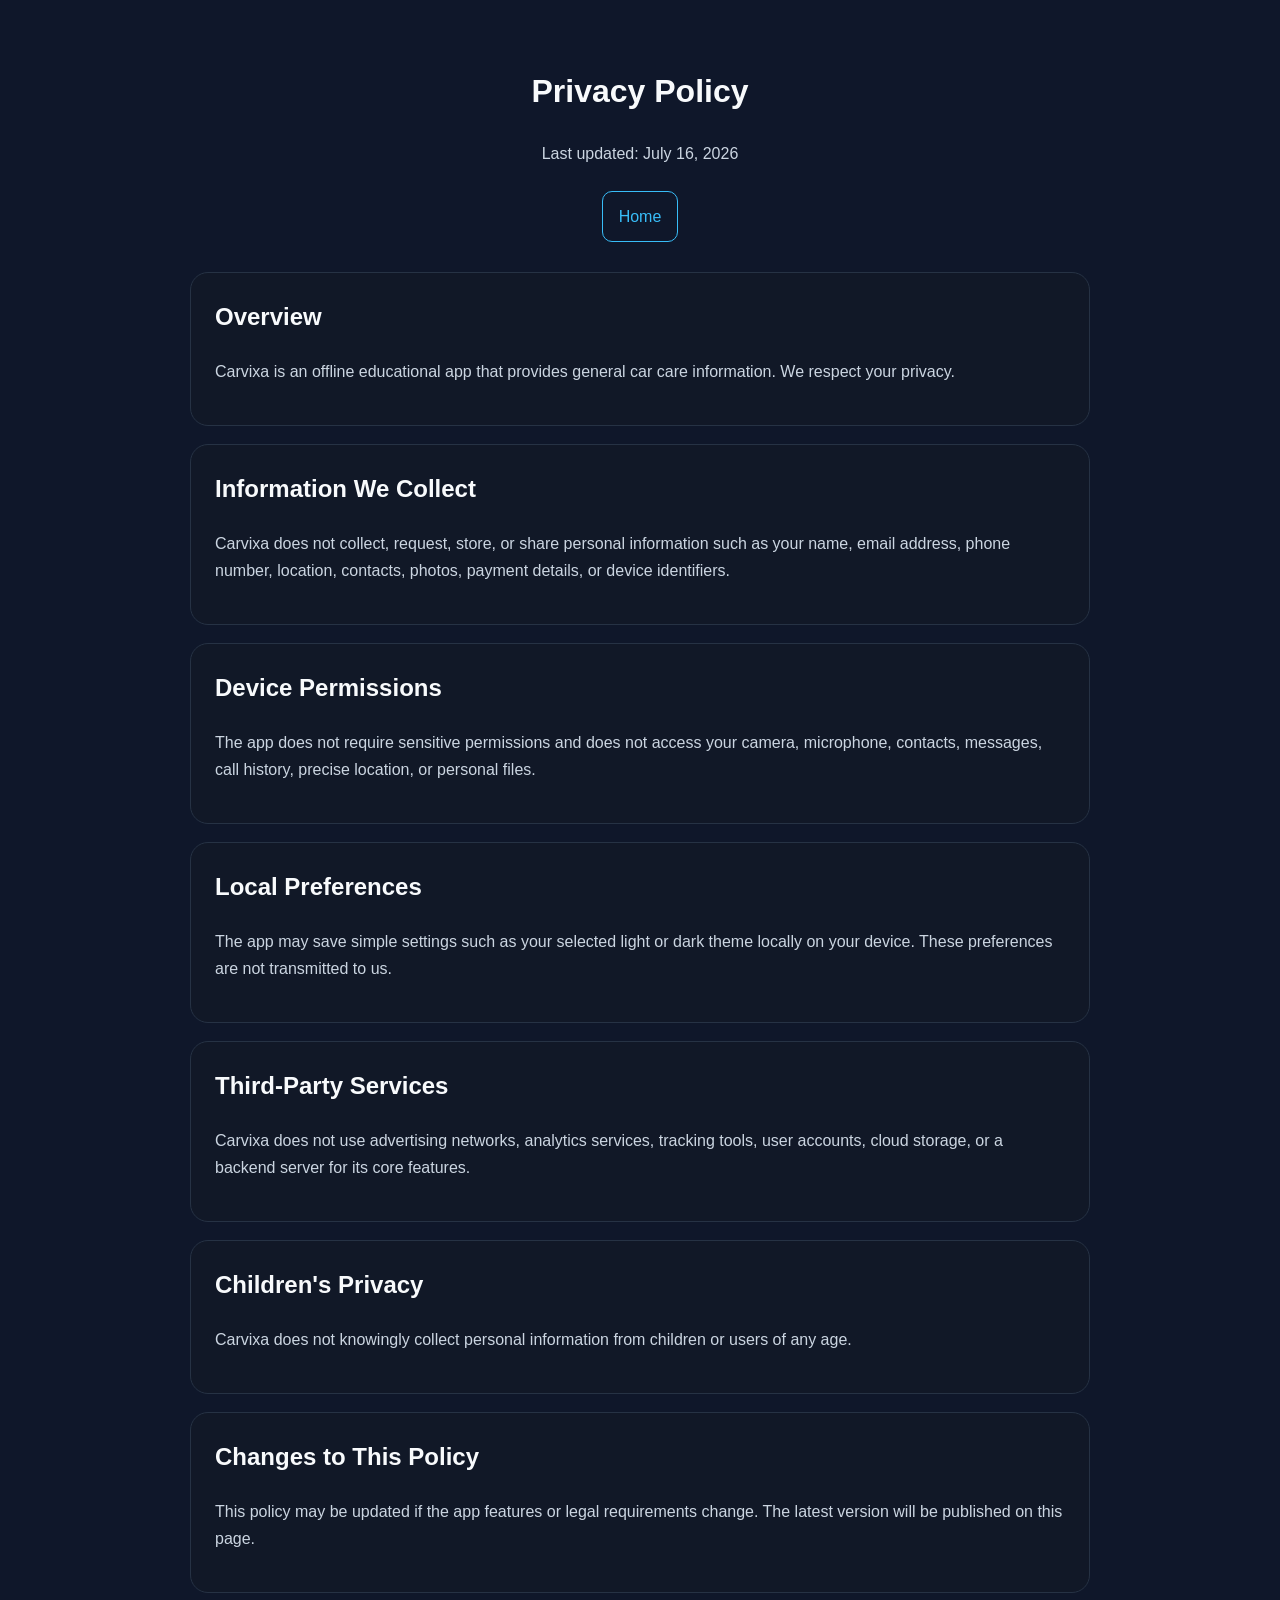
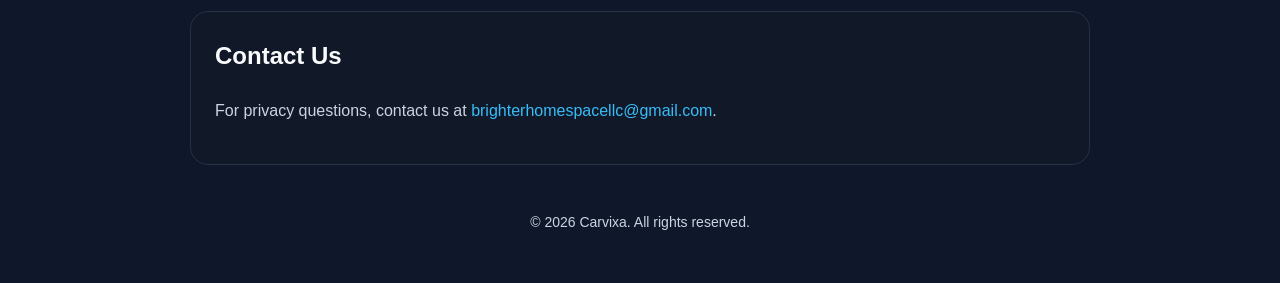
==== docs/privacy-policy.html @ 253aebfb "d" ====
<!DOCTYPE html>
<html lang="en">
<head>
  <meta charset="UTF-8">
  <meta name="viewport" content="width=device-width, initial-scale=1.0">
  <title>Carvixa Privacy Policy</title>
  <link rel="stylesheet" href="styles.css">
</head>
<body>
  <div class="container">
    <header>
      <h1>Privacy Policy</h1>
      <p class="tagline">Last updated: July 16, 2026</p>
      <nav><a class="button" href="index.html">Home</a></nav>
    </header>

    <main>
      <section class="card">
        <h2>Overview</h2>
        <p>Carvixa is an offline educational app that provides general car care information. We respect your privacy.</p>
      </section>

      <section class="card">
        <h2>Information We Collect</h2>
        <p>Carvixa does not collect, request, store, or share personal information such as your name, email address, phone number, location, contacts, photos, payment details, or device identifiers.</p>
      </section>

      <section class="card">
        <h2>Device Permissions</h2>
        <p>The app does not require sensitive permissions and does not access your camera, microphone, contacts, messages, call history, precise location, or personal files.</p>
      </section>

      <section class="card">
        <h2>Local Preferences</h2>
        <p>The app may save simple settings such as your selected light or dark theme locally on your device. These preferences are not transmitted to us.</p>
      </section>

      <section class="card">
        <h2>Third-Party Services</h2>
        <p>Carvixa does not use advertising networks, analytics services, tracking tools, user accounts, cloud storage, or a backend server for its core features.</p>
      </section>

      <section class="card">
        <h2>Children's Privacy</h2>
        <p>Carvixa does not knowingly collect personal information from children or users of any age.</p>
      </section>

      <section class="card">
        <h2>Changes to This Policy</h2>
        <p>This policy may be updated if the app features or legal requirements change. The latest version will be published on this page.</p>
      </section>

      <section class="card">
        <h2>Contact Us</h2>
        <p>For privacy questions, contact us at <a href="mailto:brighterhomespacellc@gmail.com">brighterhomespacellc@gmail.com</a>.</p>
      </section>
    </main>

    <footer>© 2026 Carvixa. All rights reserved.</footer>
  </div>
</body>
</html>
---- docs/styles.css ----
:root {
  --bg: #0f172a;
  --card: #111827;
  --text: #f8fafc;
  --muted: #cbd5e1;
  --accent: #38bdf8;
  --border: #263244;
}

* { box-sizing: border-box; }

body {
  margin: 0;
  font-family: Arial, Helvetica, sans-serif;
  background: var(--bg);
  color: var(--text);
  line-height: 1.7;
}

.container {
  width: min(900px, calc(100% - 32px));
  margin: 0 auto;
}

header {
  padding: 64px 0 30px;
  text-align: center;
}

h1, h2 { margin-top: 0; }

.tagline, p { color: var(--muted); }

.card {
  background: var(--card);
  border: 1px solid var(--border);
  border-radius: 18px;
  padding: 24px;
  margin-bottom: 18px;
}

nav {
  display: flex;
  flex-wrap: wrap;
  gap: 12px;
  justify-content: center;
  margin-top: 24px;
}

a {
  color: var(--accent);
  text-decoration: none;
}

.button {
  display: inline-block;
  padding: 11px 16px;
  border: 1px solid var(--accent);
  border-radius: 10px;
}

footer {
  padding: 28px 0 48px;
  text-align: center;
  color: var(--muted);
  font-size: 14px;
}
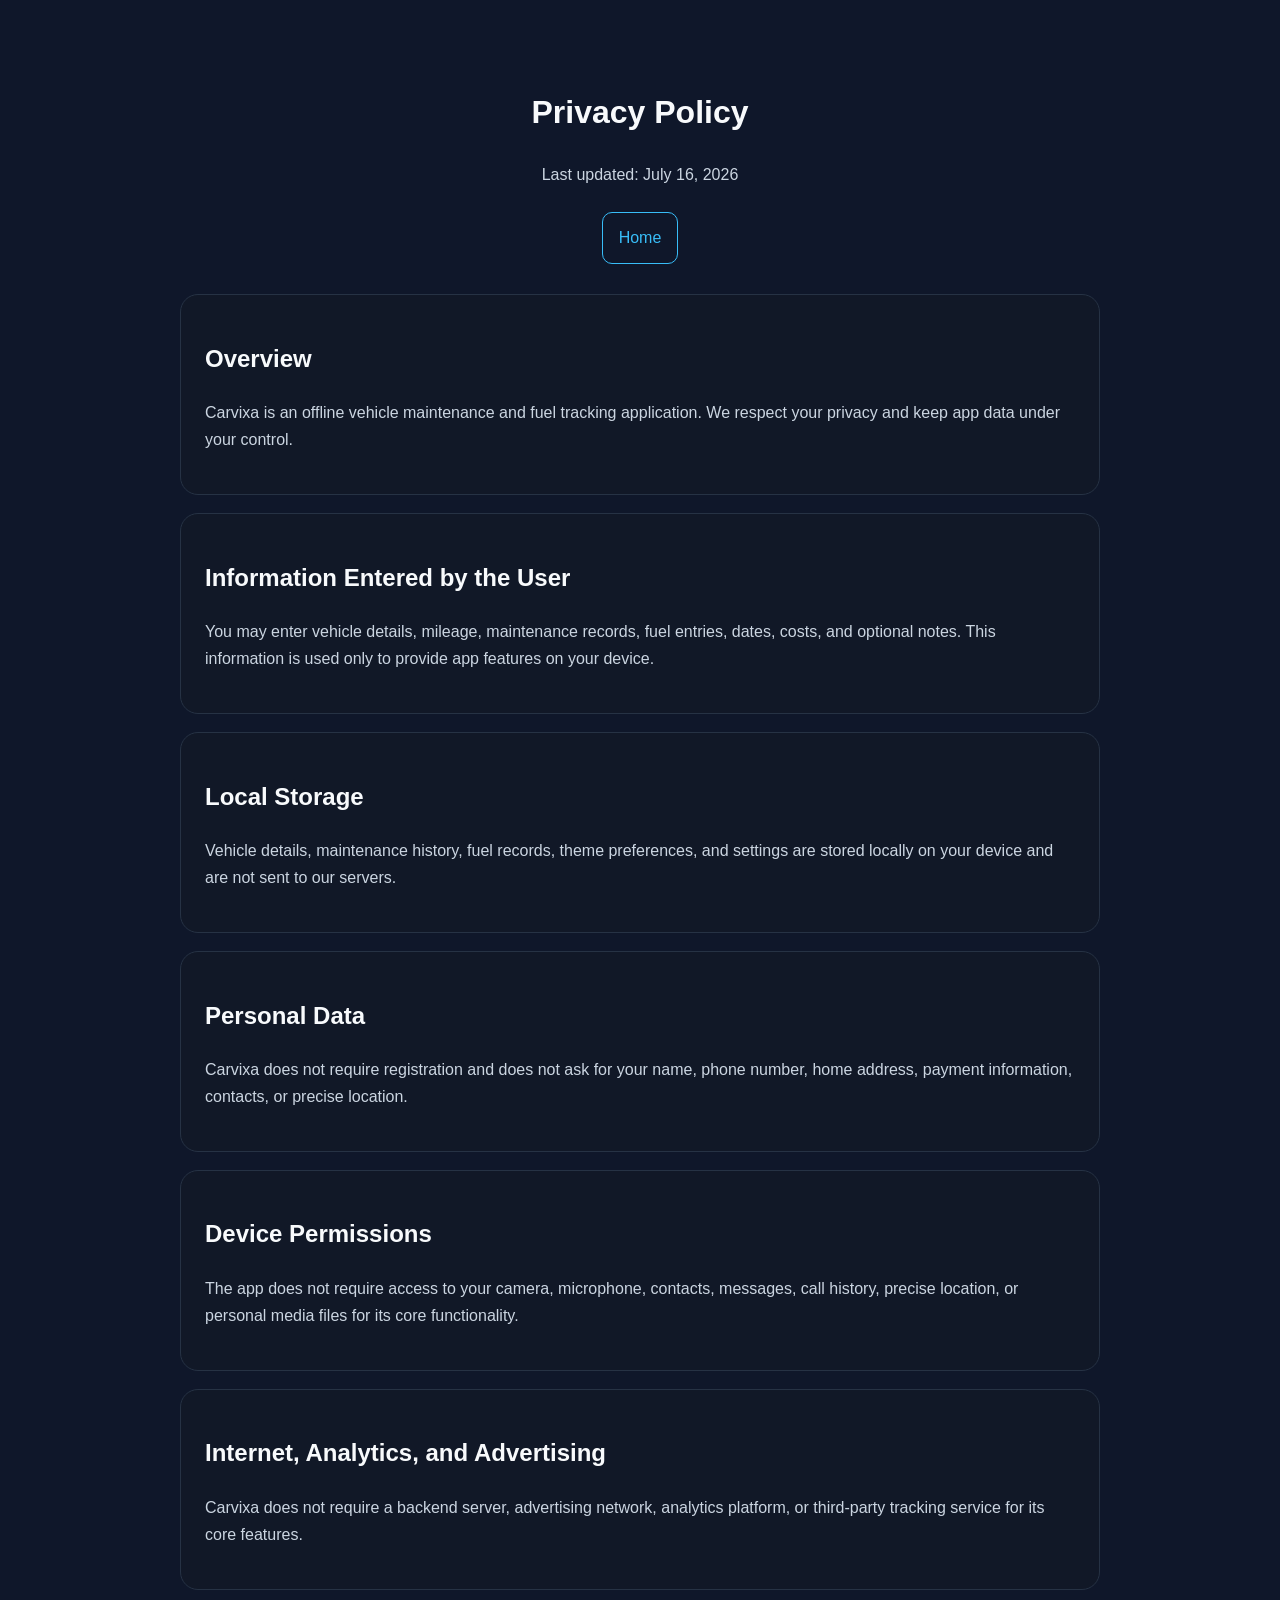
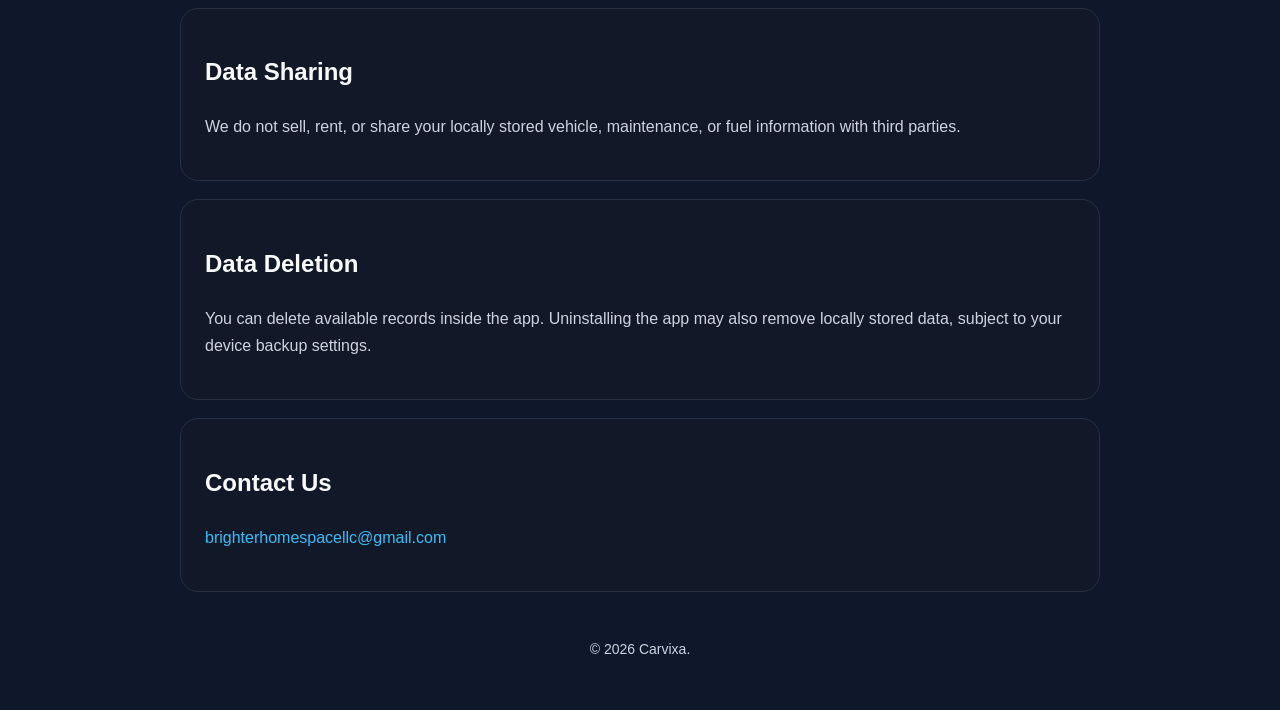
==== commit 6eef3937: "dsc" ====
--- a/docs/privacy-policy.html
+++ b/docs/privacy-policy.html
@@ -1,62 +1,11 @@
-<!DOCTYPE html>
-<html lang="en">
-<head>
-  <meta charset="UTF-8">
-  <meta name="viewport" content="width=device-width, initial-scale=1.0">
-  <title>Carvixa Privacy Policy</title>
-  <link rel="stylesheet" href="styles.css">
-</head>
-<body>
-  <div class="container">
-    <header>
-      <h1>Privacy Policy</h1>
-      <p class="tagline">Last updated: July 16, 2026</p>
-      <nav><a class="button" href="index.html">Home</a></nav>
-    </header>
-
-    <main>
-      <section class="card">
-        <h2>Overview</h2>
-        <p>Carvixa is an offline educational app that provides general car care information. We respect your privacy.</p>
-      </section>
-
-      <section class="card">
-        <h2>Information We Collect</h2>
-        <p>Carvixa does not collect, request, store, or share personal information such as your name, email address, phone number, location, contacts, photos, payment details, or device identifiers.</p>
-      </section>
-
-      <section class="card">
-        <h2>Device Permissions</h2>
-        <p>The app does not require sensitive permissions and does not access your camera, microphone, contacts, messages, call history, precise location, or personal files.</p>
-      </section>
-
-      <section class="card">
-        <h2>Local Preferences</h2>
-        <p>The app may save simple settings such as your selected light or dark theme locally on your device. These preferences are not transmitted to us.</p>
-      </section>
-
-      <section class="card">
-        <h2>Third-Party Services</h2>
-        <p>Carvixa does not use advertising networks, analytics services, tracking tools, user accounts, cloud storage, or a backend server for its core features.</p>
-      </section>
-
-      <section class="card">
-        <h2>Children's Privacy</h2>
-        <p>Carvixa does not knowingly collect personal information from children or users of any age.</p>
-      </section>
-
-      <section class="card">
-        <h2>Changes to This Policy</h2>
-        <p>This policy may be updated if the app features or legal requirements change. The latest version will be published on this page.</p>
-      </section>
-
-      <section class="card">
-        <h2>Contact Us</h2>
-        <p>For privacy questions, contact us at <a href="mailto:brighterhomespacellc@gmail.com">brighterhomespacellc@gmail.com</a>.</p>
-      </section>
-    </main>
-
-    <footer>© 2026 Carvixa. All rights reserved.</footer>
-  </div>
-</body>
-</html>
+<!doctype html><html lang="en"><head><meta charset="utf-8"><meta name="viewport" content="width=device-width,initial-scale=1"><title>Carvixa Privacy Policy</title><link rel="stylesheet" href="styles.css"></head><body><div class="container"><header><h1>Privacy Policy</h1><p>Last updated: July 16, 2026</p><nav><a class="button" href="index.html">Home</a></nav></header><main>
+<section class="card"><h2>Overview</h2><p>Carvixa is an offline vehicle maintenance and fuel tracking application. We respect your privacy and keep app data under your control.</p></section>
+<section class="card"><h2>Information Entered by the User</h2><p>You may enter vehicle details, mileage, maintenance records, fuel entries, dates, costs, and optional notes. This information is used only to provide app features on your device.</p></section>
+<section class="card"><h2>Local Storage</h2><p>Vehicle details, maintenance history, fuel records, theme preferences, and settings are stored locally on your device and are not sent to our servers.</p></section>
+<section class="card"><h2>Personal Data</h2><p>Carvixa does not require registration and does not ask for your name, phone number, home address, payment information, contacts, or precise location.</p></section>
+<section class="card"><h2>Device Permissions</h2><p>The app does not require access to your camera, microphone, contacts, messages, call history, precise location, or personal media files for its core functionality.</p></section>
+<section class="card"><h2>Internet, Analytics, and Advertising</h2><p>Carvixa does not require a backend server, advertising network, analytics platform, or third-party tracking service for its core features.</p></section>
+<section class="card"><h2>Data Sharing</h2><p>We do not sell, rent, or share your locally stored vehicle, maintenance, or fuel information with third parties.</p></section>
+<section class="card"><h2>Data Deletion</h2><p>You can delete available records inside the app. Uninstalling the app may also remove locally stored data, subject to your device backup settings.</p></section>
+<section class="card"><h2>Contact Us</h2><p><a href="mailto:brighterhomespacellc@gmail.com">brighterhomespacellc@gmail.com</a></p></section>
+</main><footer>© 2026 Carvixa.</footer></div></body></html>
--- a/docs/styles.css
+++ b/docs/styles.css
@@ -1,67 +1 @@
-:root {
-  --bg: #0f172a;
-  --card: #111827;
-  --text: #f8fafc;
-  --muted: #cbd5e1;
-  --accent: #38bdf8;
-  --border: #263244;
-}
-
-* { box-sizing: border-box; }
-
-body {
-  margin: 0;
-  font-family: Arial, Helvetica, sans-serif;
-  background: var(--bg);
-  color: var(--text);
-  line-height: 1.7;
-}
-
-.container {
-  width: min(900px, calc(100% - 32px));
-  margin: 0 auto;
-}
-
-header {
-  padding: 64px 0 30px;
-  text-align: center;
-}
-
-h1, h2 { margin-top: 0; }
-
-.tagline, p { color: var(--muted); }
-
-.card {
-  background: var(--card);
-  border: 1px solid var(--border);
-  border-radius: 18px;
-  padding: 24px;
-  margin-bottom: 18px;
-}
-
-nav {
-  display: flex;
-  flex-wrap: wrap;
-  gap: 12px;
-  justify-content: center;
-  margin-top: 24px;
-}
-
-a {
-  color: var(--accent);
-  text-decoration: none;
-}
-
-.button {
-  display: inline-block;
-  padding: 11px 16px;
-  border: 1px solid var(--accent);
-  border-radius: 10px;
-}
-
-footer {
-  padding: 28px 0 48px;
-  text-align: center;
-  color: var(--muted);
-  font-size: 14px;
-}
+body{margin:0;font-family:Arial,sans-serif;background:#0f172a;color:#f8fafc;line-height:1.7}.container{width:min(920px,calc(100% - 32px));margin:auto}header{text-align:center;padding:64px 0 30px}.card{background:#111827;border:1px solid #263244;border-radius:18px;padding:24px;margin-bottom:18px}p,li{color:#cbd5e1}nav{display:flex;gap:12px;justify-content:center;flex-wrap:wrap;margin-top:24px}a{color:#38bdf8;text-decoration:none}.button{padding:11px 16px;border:1px solid #38bdf8;border-radius:10px}footer{text-align:center;color:#cbd5e1;padding:28px 0 48px;font-size:14px}
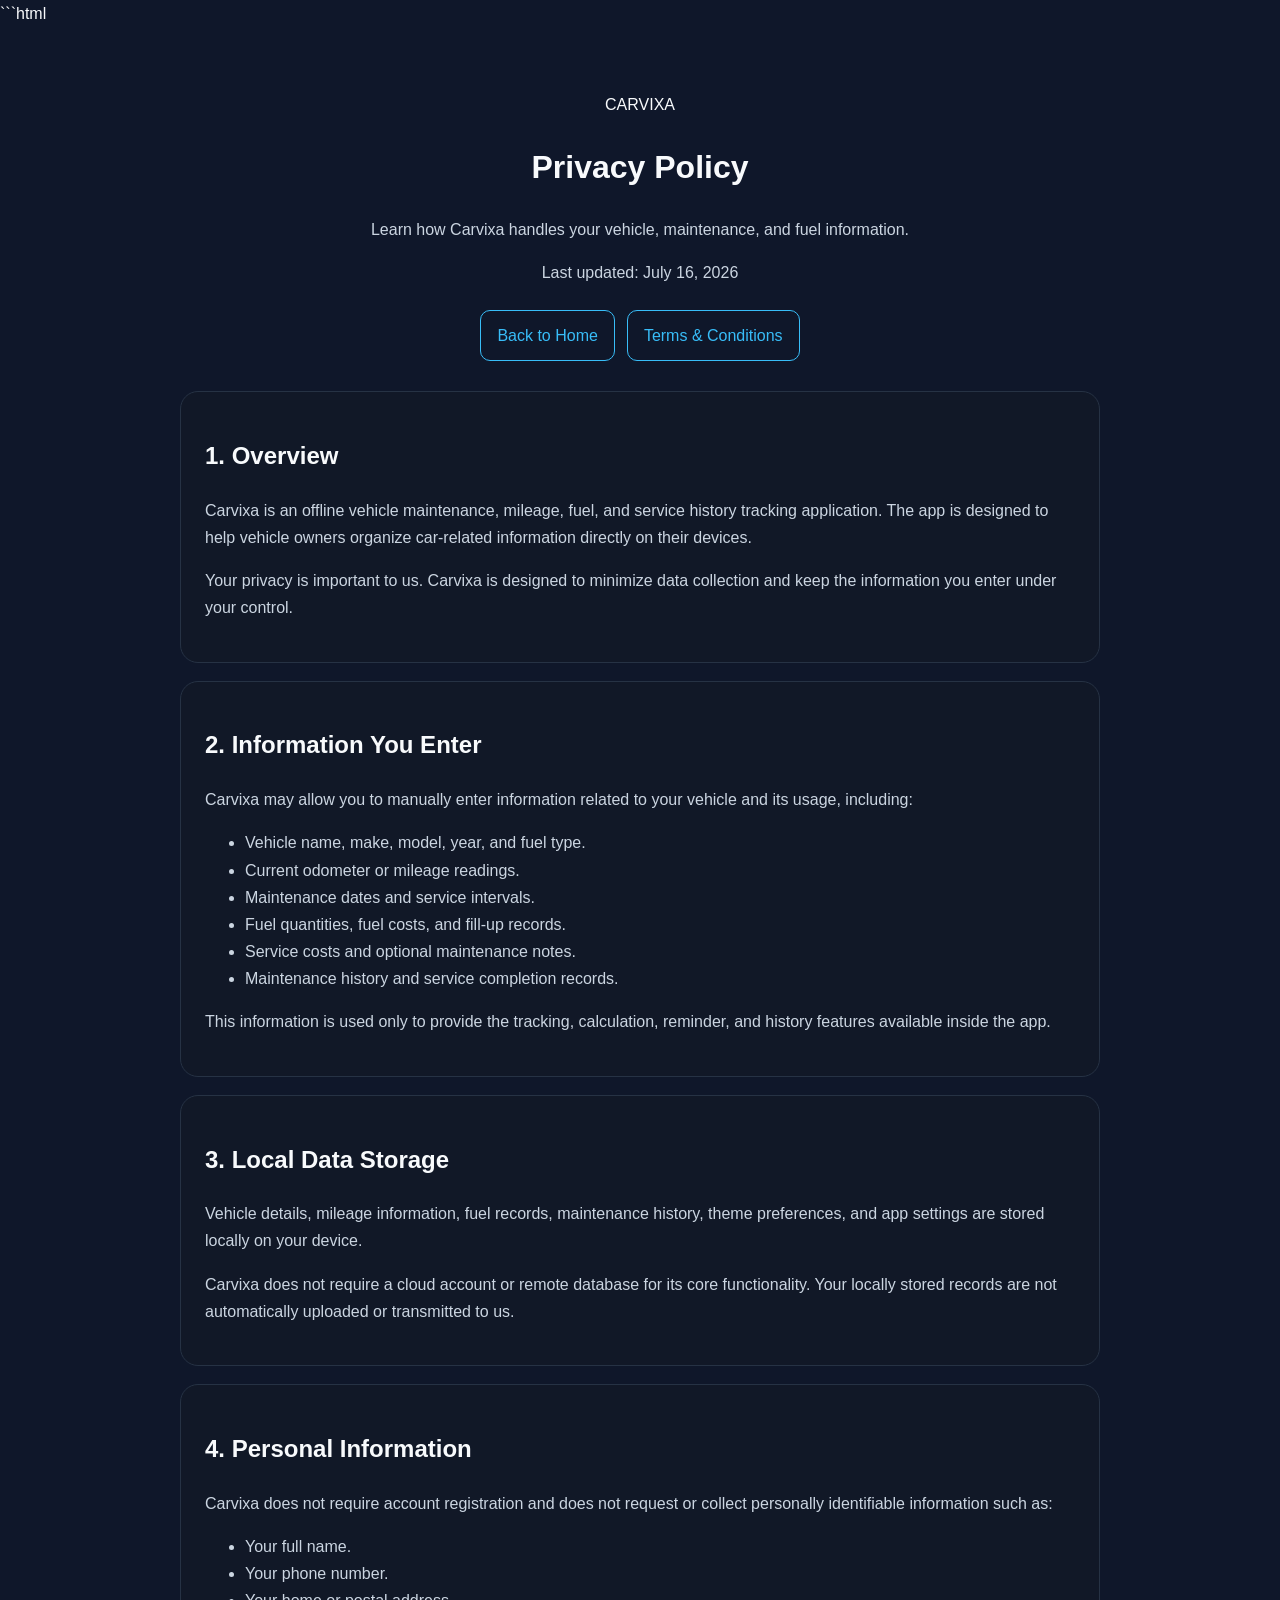
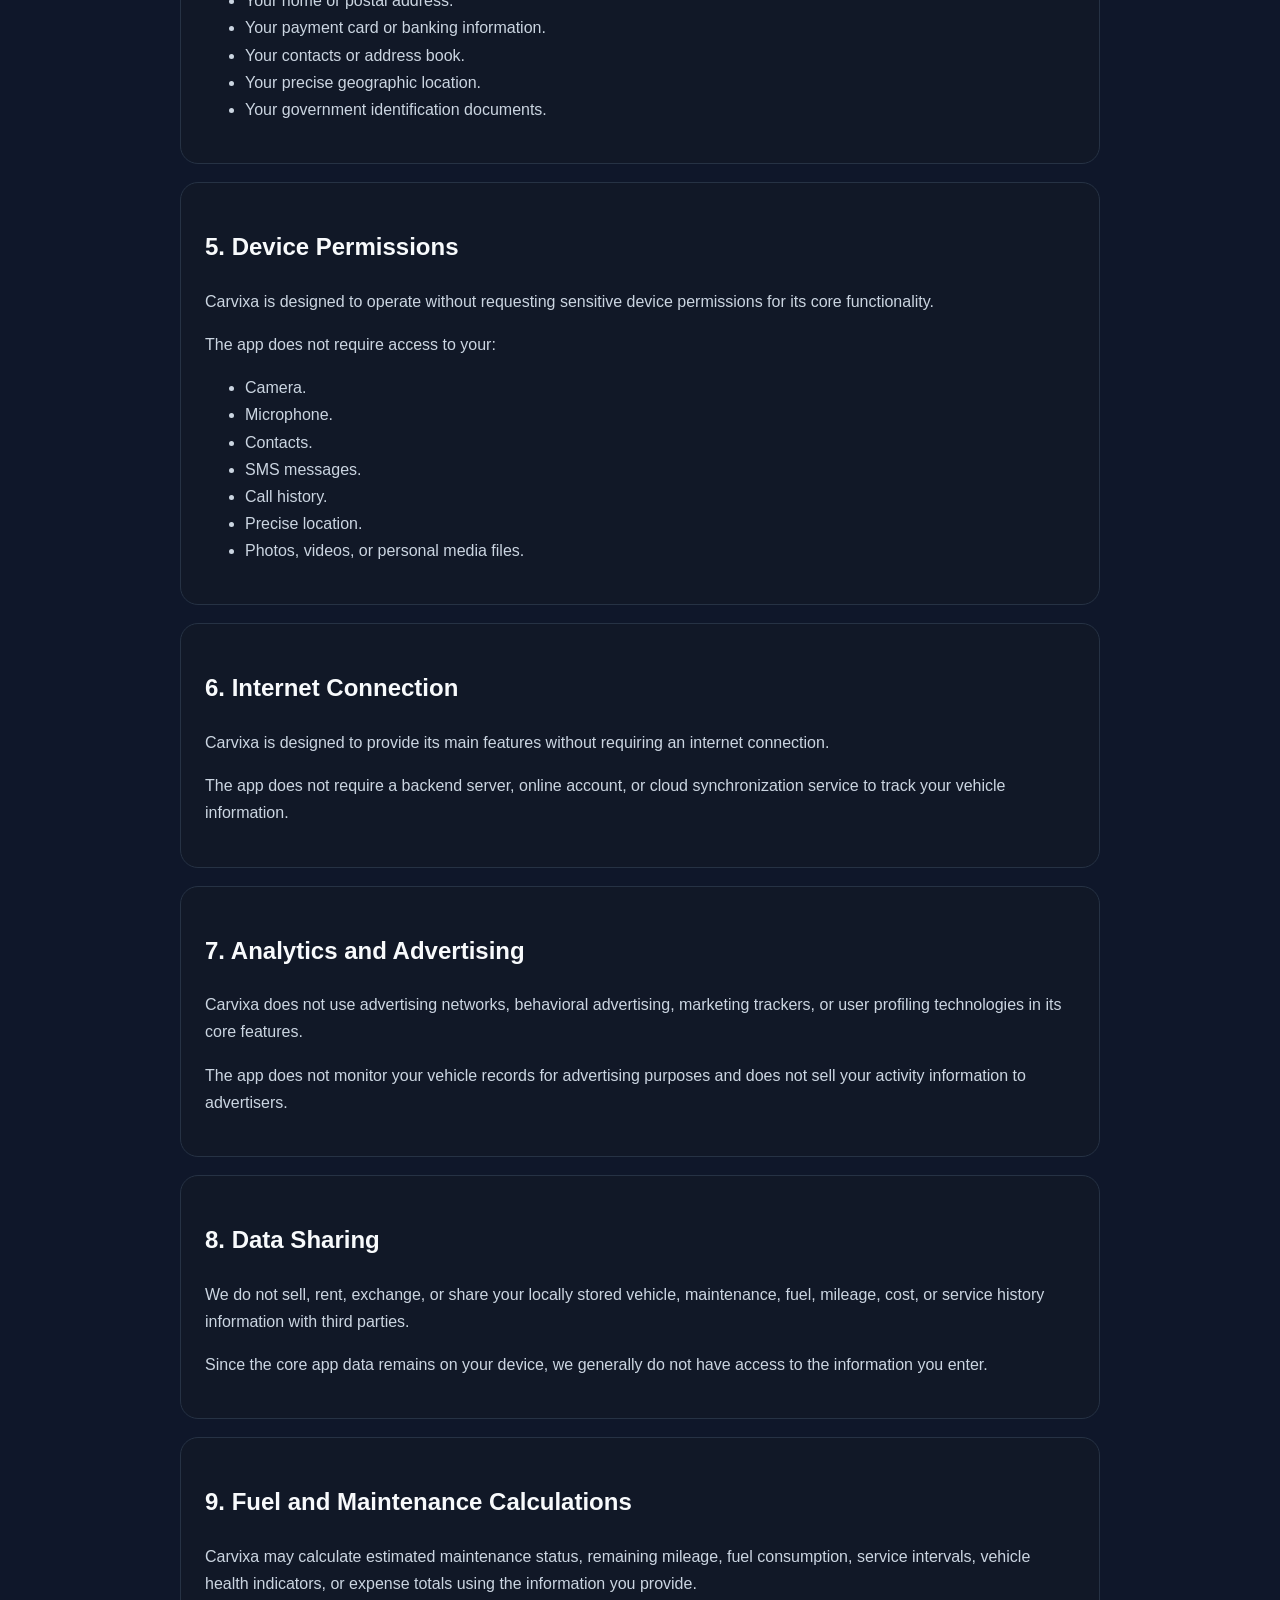
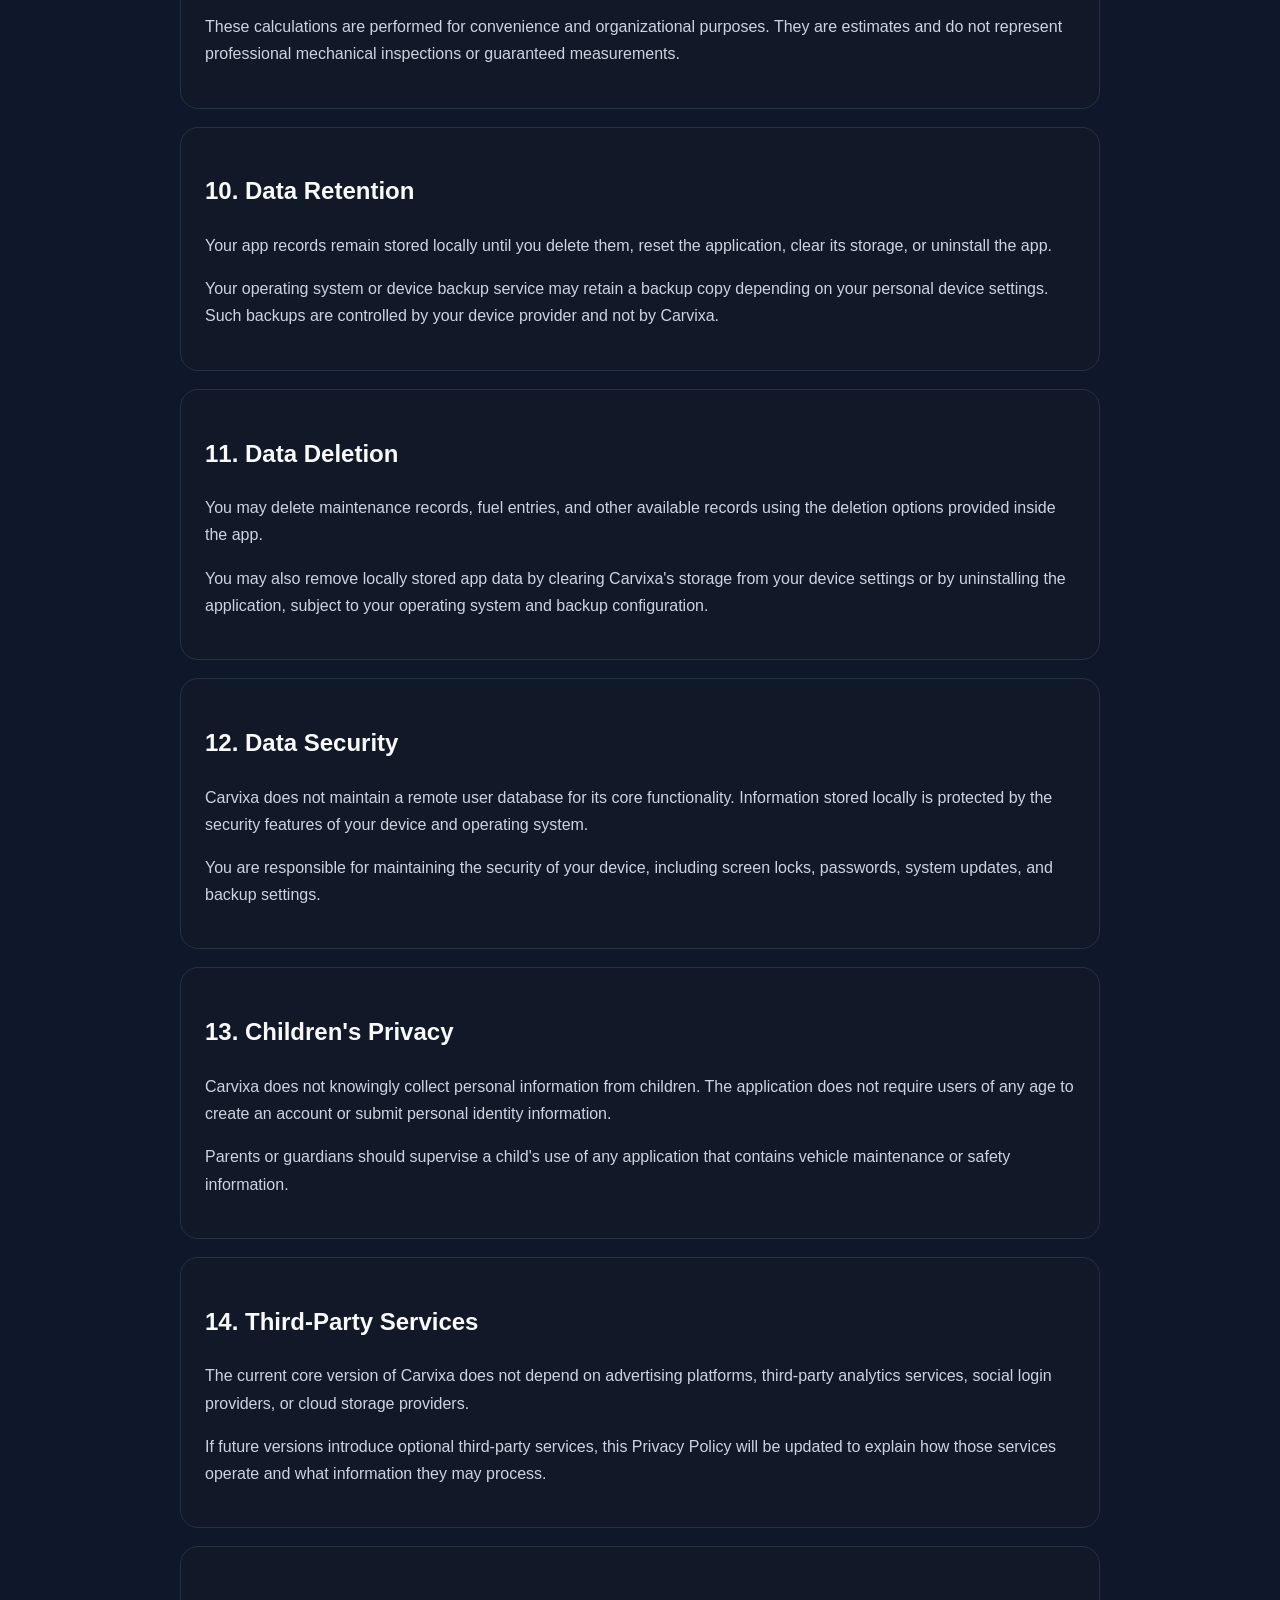
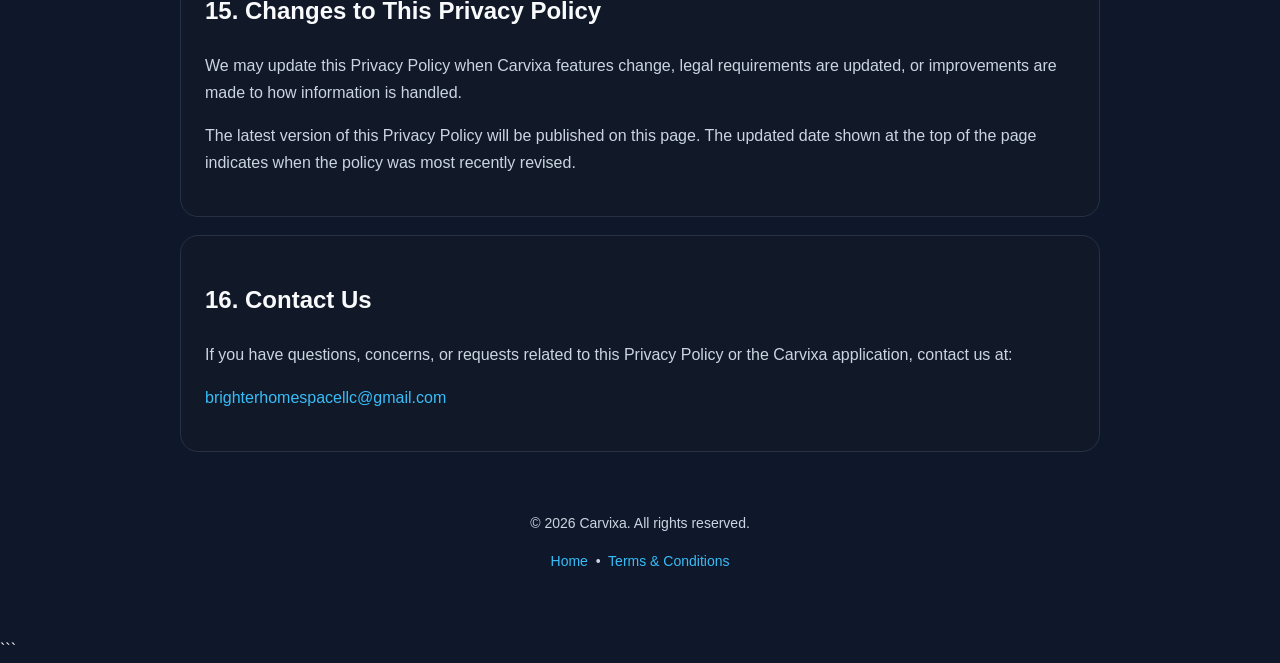
==== commit 2c69ec5d: "xxcas" ====
--- a/docs/privacy-policy.html
+++ b/docs/privacy-policy.html
@@ -1,11 +1,329 @@
-<!doctype html><html lang="en"><head><meta charset="utf-8"><meta name="viewport" content="width=device-width,initial-scale=1"><title>Carvixa Privacy Policy</title><link rel="stylesheet" href="styles.css"></head><body><div class="container"><header><h1>Privacy Policy</h1><p>Last updated: July 16, 2026</p><nav><a class="button" href="index.html">Home</a></nav></header><main>
-<section class="card"><h2>Overview</h2><p>Carvixa is an offline vehicle maintenance and fuel tracking application. We respect your privacy and keep app data under your control.</p></section>
-<section class="card"><h2>Information Entered by the User</h2><p>You may enter vehicle details, mileage, maintenance records, fuel entries, dates, costs, and optional notes. This information is used only to provide app features on your device.</p></section>
-<section class="card"><h2>Local Storage</h2><p>Vehicle details, maintenance history, fuel records, theme preferences, and settings are stored locally on your device and are not sent to our servers.</p></section>
-<section class="card"><h2>Personal Data</h2><p>Carvixa does not require registration and does not ask for your name, phone number, home address, payment information, contacts, or precise location.</p></section>
-<section class="card"><h2>Device Permissions</h2><p>The app does not require access to your camera, microphone, contacts, messages, call history, precise location, or personal media files for its core functionality.</p></section>
-<section class="card"><h2>Internet, Analytics, and Advertising</h2><p>Carvixa does not require a backend server, advertising network, analytics platform, or third-party tracking service for its core features.</p></section>
-<section class="card"><h2>Data Sharing</h2><p>We do not sell, rent, or share your locally stored vehicle, maintenance, or fuel information with third parties.</p></section>
-<section class="card"><h2>Data Deletion</h2><p>You can delete available records inside the app. Uninstalling the app may also remove locally stored data, subject to your device backup settings.</p></section>
-<section class="card"><h2>Contact Us</h2><p><a href="mailto:brighterhomespacellc@gmail.com">brighterhomespacellc@gmail.com</a></p></section>
-</main><footer>© 2026 Carvixa.</footer></div></body></html>+```html
+<!doctype html>
+<html lang="en">
+<head>
+    <meta charset="utf-8">
+
+    <meta
+            name="viewport"
+            content="width=device-width, initial-scale=1"
+    >
+
+    <meta
+            name="description"
+            content="Privacy Policy for the Carvixa vehicle maintenance and fuel tracking application."
+    >
+
+    <title>Carvixa Privacy Policy</title>
+
+    <link rel="stylesheet" href="styles.css">
+</head>
+
+<body>
+<div class="container">
+
+    <header class="legal-header">
+        <div class="brand-badge">CARVIXA</div>
+
+        <h1>Privacy Policy</h1>
+
+        <p class="tagline">
+            Learn how Carvixa handles your vehicle, maintenance, and fuel information.
+        </p>
+
+        <p class="last-updated">
+            Last updated: July 16, 2026
+        </p>
+
+        <nav class="legal-nav">
+            <a class="button" href="index.html">
+                Back to Home
+            </a>
+
+            <a class="button secondary-button" href="terms-conditions.html">
+                Terms &amp; Conditions
+            </a>
+        </nav>
+    </header>
+
+    <main>
+
+        <section class="card">
+            <h2>1. Overview</h2>
+
+            <p>
+                Carvixa is an offline vehicle maintenance, mileage, fuel, and service
+                history tracking application. The app is designed to help vehicle
+                owners organize car-related information directly on their devices.
+            </p>
+
+            <p>
+                Your privacy is important to us. Carvixa is designed to minimize data
+                collection and keep the information you enter under your control.
+            </p>
+        </section>
+
+        <section class="card">
+            <h2>2. Information You Enter</h2>
+
+            <p>
+                Carvixa may allow you to manually enter information related to your
+                vehicle and its usage, including:
+            </p>
+
+            <ul>
+                <li>Vehicle name, make, model, year, and fuel type.</li>
+                <li>Current odometer or mileage readings.</li>
+                <li>Maintenance dates and service intervals.</li>
+                <li>Fuel quantities, fuel costs, and fill-up records.</li>
+                <li>Service costs and optional maintenance notes.</li>
+                <li>Maintenance history and service completion records.</li>
+            </ul>
+
+            <p>
+                This information is used only to provide the tracking, calculation,
+                reminder, and history features available inside the app.
+            </p>
+        </section>
+
+        <section class="card">
+            <h2>3. Local Data Storage</h2>
+
+            <p>
+                Vehicle details, mileage information, fuel records, maintenance
+                history, theme preferences, and app settings are stored locally on
+                your device.
+            </p>
+
+            <p>
+                Carvixa does not require a cloud account or remote database for its
+                core functionality. Your locally stored records are not automatically
+                uploaded or transmitted to us.
+            </p>
+        </section>
+
+        <section class="card">
+            <h2>4. Personal Information</h2>
+
+            <p>
+                Carvixa does not require account registration and does not request or
+                collect personally identifiable information such as:
+            </p>
+
+            <ul>
+                <li>Your full name.</li>
+                <li>Your phone number.</li>
+                <li>Your home or postal address.</li>
+                <li>Your payment card or banking information.</li>
+                <li>Your contacts or address book.</li>
+                <li>Your precise geographic location.</li>
+                <li>Your government identification documents.</li>
+            </ul>
+        </section>
+
+        <section class="card">
+            <h2>5. Device Permissions</h2>
+
+            <p>
+                Carvixa is designed to operate without requesting sensitive device
+                permissions for its core functionality.
+            </p>
+
+            <p>
+                The app does not require access to your:
+            </p>
+
+            <ul>
+                <li>Camera.</li>
+                <li>Microphone.</li>
+                <li>Contacts.</li>
+                <li>SMS messages.</li>
+                <li>Call history.</li>
+                <li>Precise location.</li>
+                <li>Photos, videos, or personal media files.</li>
+            </ul>
+        </section>
+
+        <section class="card">
+            <h2>6. Internet Connection</h2>
+
+            <p>
+                Carvixa is designed to provide its main features without requiring an
+                internet connection.
+            </p>
+
+            <p>
+                The app does not require a backend server, online account, or cloud
+                synchronization service to track your vehicle information.
+            </p>
+        </section>
+
+        <section class="card">
+            <h2>7. Analytics and Advertising</h2>
+
+            <p>
+                Carvixa does not use advertising networks, behavioral advertising,
+                marketing trackers, or user profiling technologies in its core
+                features.
+            </p>
+
+            <p>
+                The app does not monitor your vehicle records for advertising
+                purposes and does not sell your activity information to advertisers.
+            </p>
+        </section>
+
+        <section class="card">
+            <h2>8. Data Sharing</h2>
+
+            <p>
+                We do not sell, rent, exchange, or share your locally stored vehicle,
+                maintenance, fuel, mileage, cost, or service history information with
+                third parties.
+            </p>
+
+            <p>
+                Since the core app data remains on your device, we generally do not
+                have access to the information you enter.
+            </p>
+        </section>
+
+        <section class="card">
+            <h2>9. Fuel and Maintenance Calculations</h2>
+
+            <p>
+                Carvixa may calculate estimated maintenance status, remaining
+                mileage, fuel consumption, service intervals, vehicle health
+                indicators, or expense totals using the information you provide.
+            </p>
+
+            <p>
+                These calculations are performed for convenience and organizational
+                purposes. They are estimates and do not represent professional
+                mechanical inspections or guaranteed measurements.
+            </p>
+        </section>
+
+        <section class="card">
+            <h2>10. Data Retention</h2>
+
+            <p>
+                Your app records remain stored locally until you delete them,
+                reset the application, clear its storage, or uninstall the app.
+            </p>
+
+            <p>
+                Your operating system or device backup service may retain a backup
+                copy depending on your personal device settings. Such backups are
+                controlled by your device provider and not by Carvixa.
+            </p>
+        </section>
+
+        <section class="card">
+            <h2>11. Data Deletion</h2>
+
+            <p>
+                You may delete maintenance records, fuel entries, and other available
+                records using the deletion options provided inside the app.
+            </p>
+
+            <p>
+                You may also remove locally stored app data by clearing Carvixa's
+                storage from your device settings or by uninstalling the application,
+                subject to your operating system and backup configuration.
+            </p>
+        </section>
+
+        <section class="card">
+            <h2>12. Data Security</h2>
+
+            <p>
+                Carvixa does not maintain a remote user database for its core
+                functionality. Information stored locally is protected by the
+                security features of your device and operating system.
+            </p>
+
+            <p>
+                You are responsible for maintaining the security of your device,
+                including screen locks, passwords, system updates, and backup settings.
+            </p>
+        </section>
+
+        <section class="card">
+            <h2>13. Children's Privacy</h2>
+
+            <p>
+                Carvixa does not knowingly collect personal information from children.
+                The application does not require users of any age to create an account
+                or submit personal identity information.
+            </p>
+
+            <p>
+                Parents or guardians should supervise a child's use of any application
+                that contains vehicle maintenance or safety information.
+            </p>
+        </section>
+
+        <section class="card">
+            <h2>14. Third-Party Services</h2>
+
+            <p>
+                The current core version of Carvixa does not depend on advertising
+                platforms, third-party analytics services, social login providers, or
+                cloud storage providers.
+            </p>
+
+            <p>
+                If future versions introduce optional third-party services, this
+                Privacy Policy will be updated to explain how those services operate
+                and what information they may process.
+            </p>
+        </section>
+
+        <section class="card">
+            <h2>15. Changes to This Privacy Policy</h2>
+
+            <p>
+                We may update this Privacy Policy when Carvixa features change, legal
+                requirements are updated, or improvements are made to how information
+                is handled.
+            </p>
+
+            <p>
+                The latest version of this Privacy Policy will be published on this
+                page. The updated date shown at the top of the page indicates when the
+                policy was most recently revised.
+            </p>
+        </section>
+
+        <section class="card contact-card">
+            <h2>16. Contact Us</h2>
+
+            <p>
+                If you have questions, concerns, or requests related to this Privacy
+                Policy or the Carvixa application, contact us at:
+            </p>
+
+            <p class="contact-email">
+                <a href="mailto:brighterhomespacellc@gmail.com">
+                    brighterhomespacellc@gmail.com
+                </a>
+            </p>
+        </section>
+
+    </main>
+
+    <footer>
+        <p>© 2026 Carvixa. All rights reserved.</p>
+
+        <p>
+            <a href="index.html">Home</a>
+            &nbsp;•&nbsp;
+            <a href="terms-conditions.html">Terms &amp; Conditions</a>
+        </p>
+    </footer>
+
+</div>
+</body>
+</html>
+```
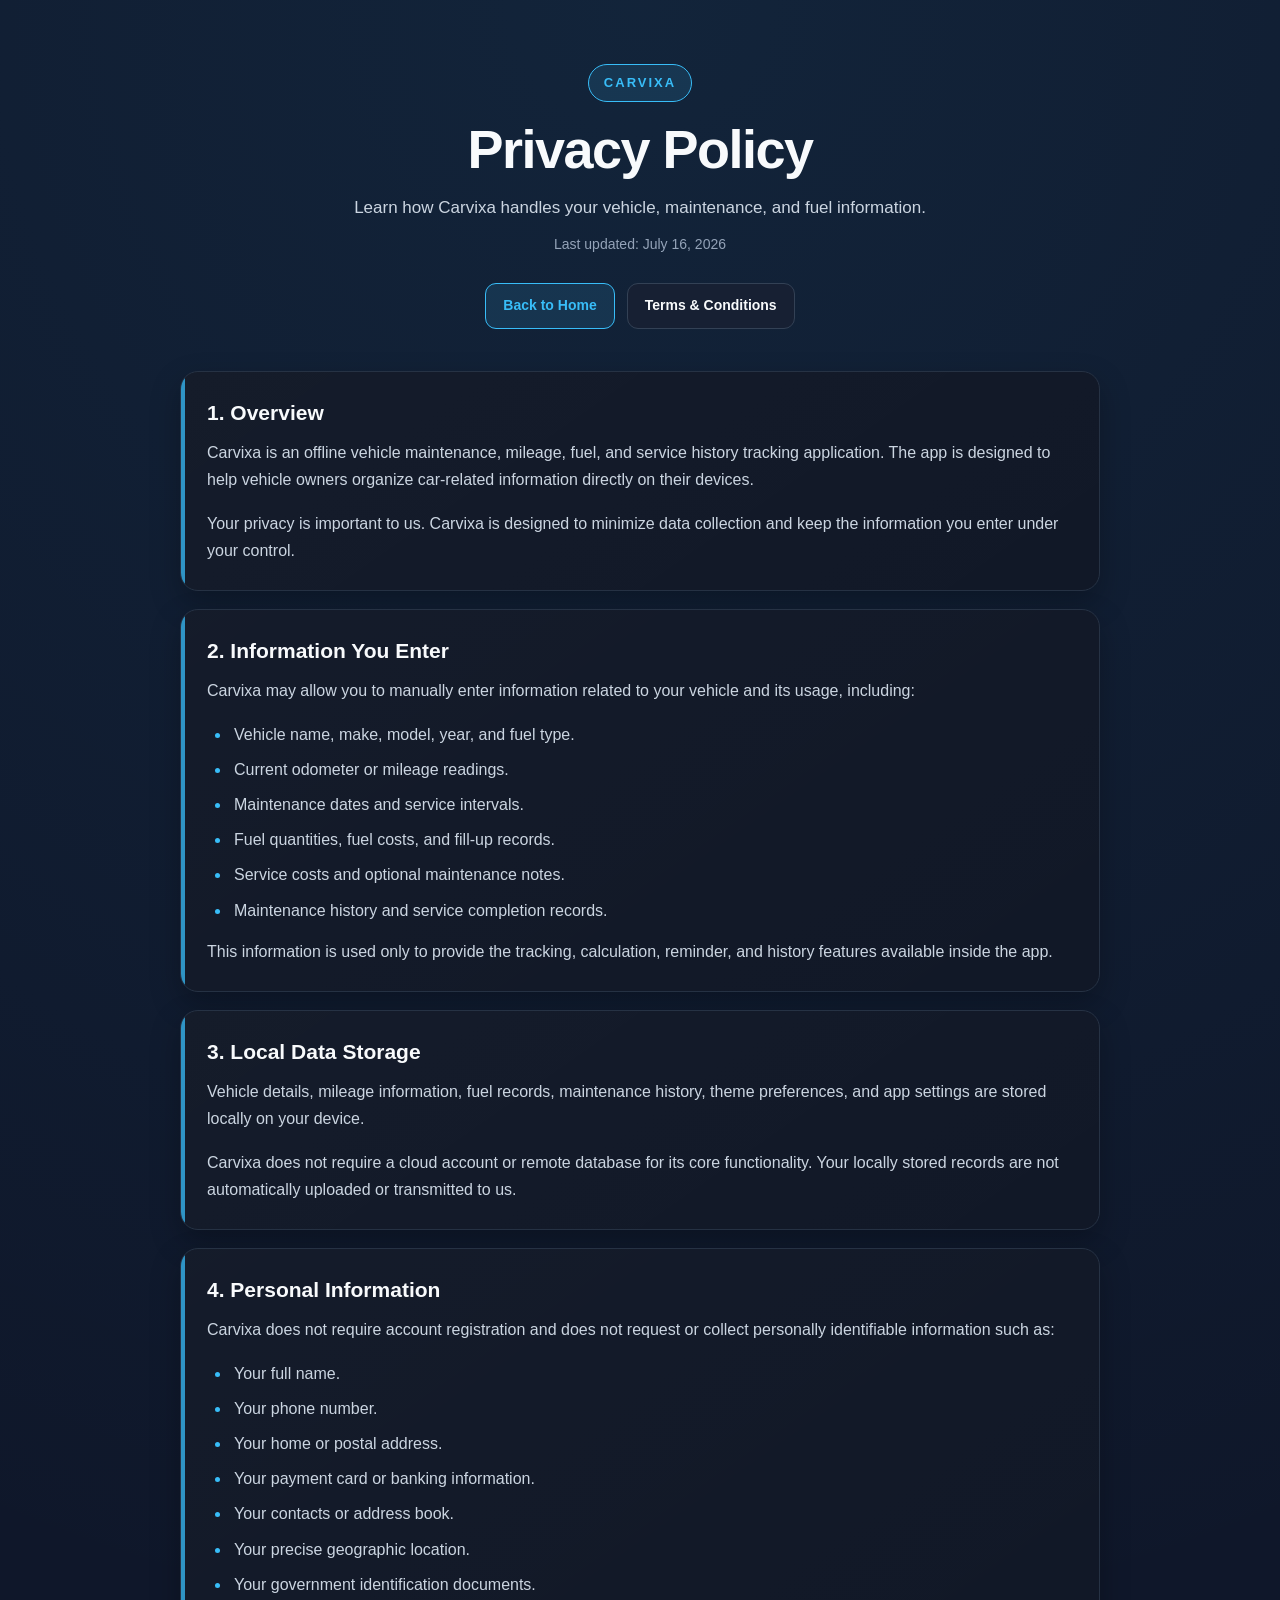
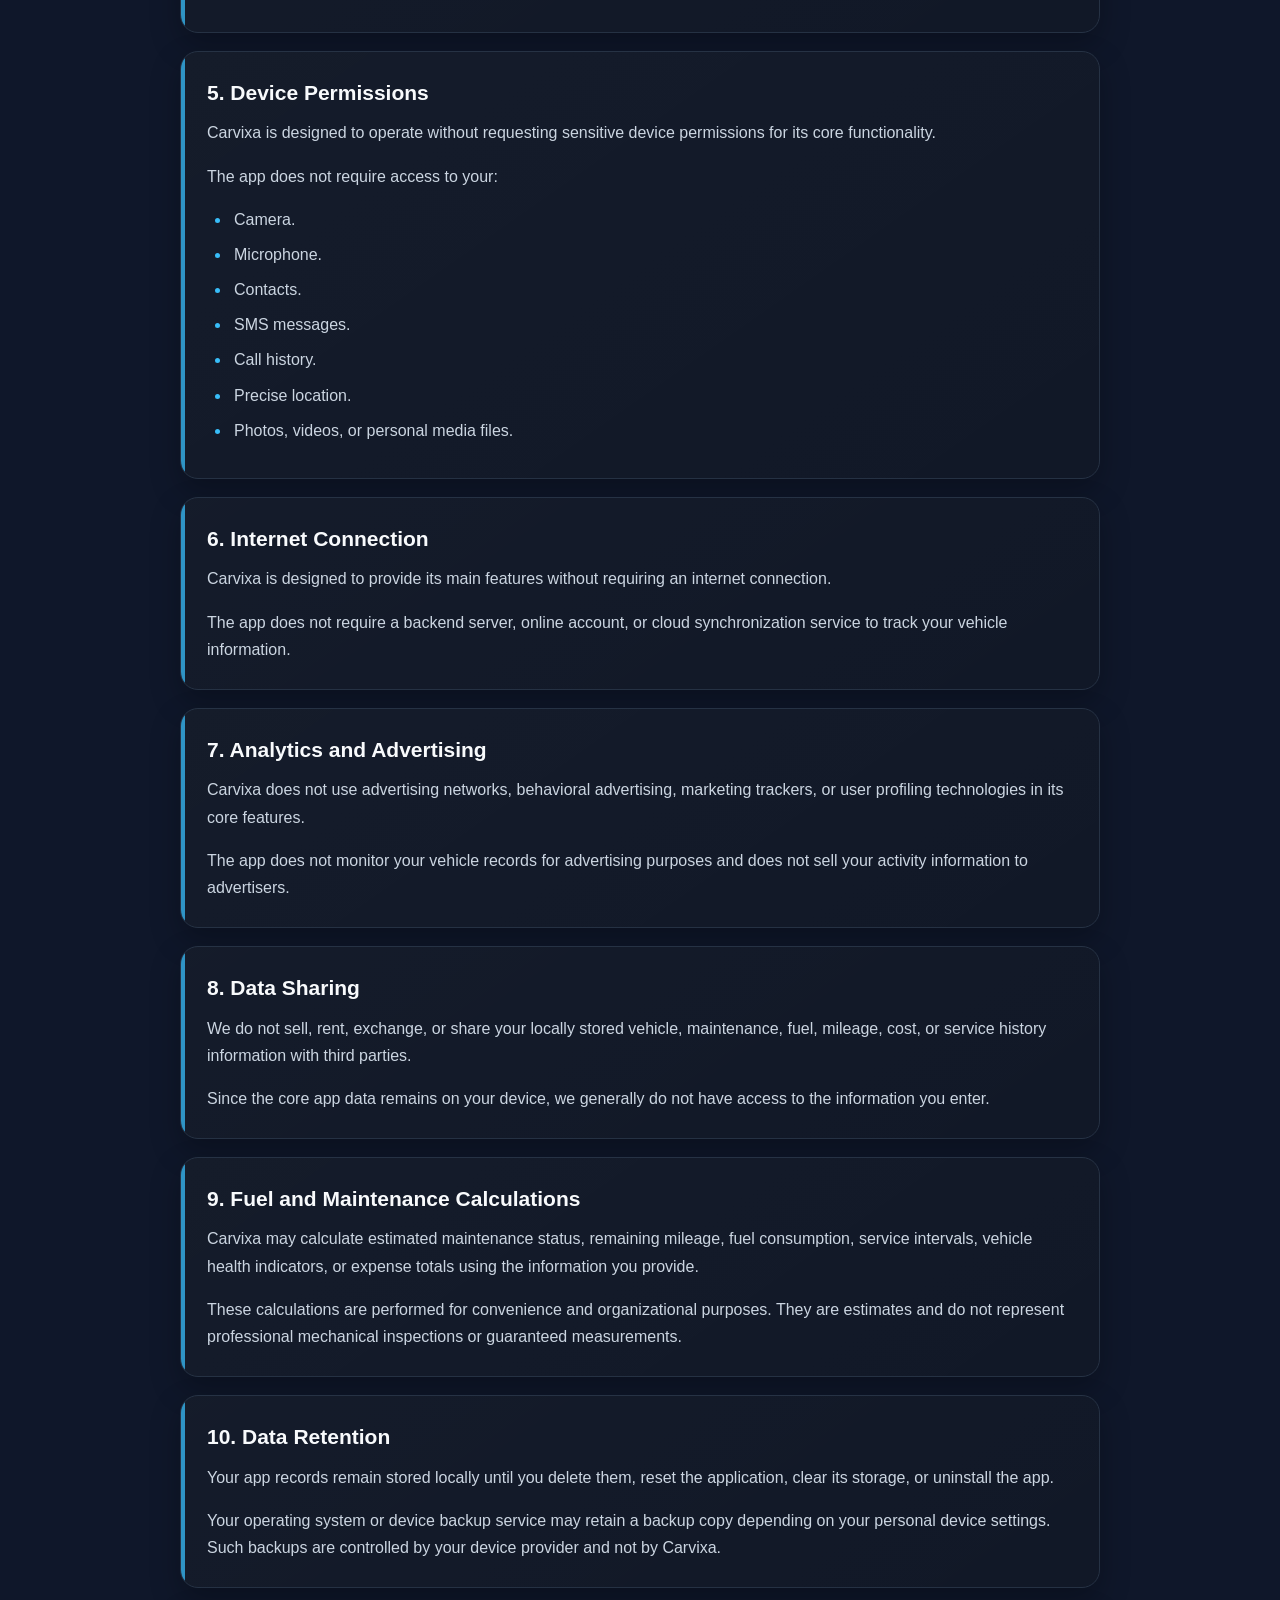
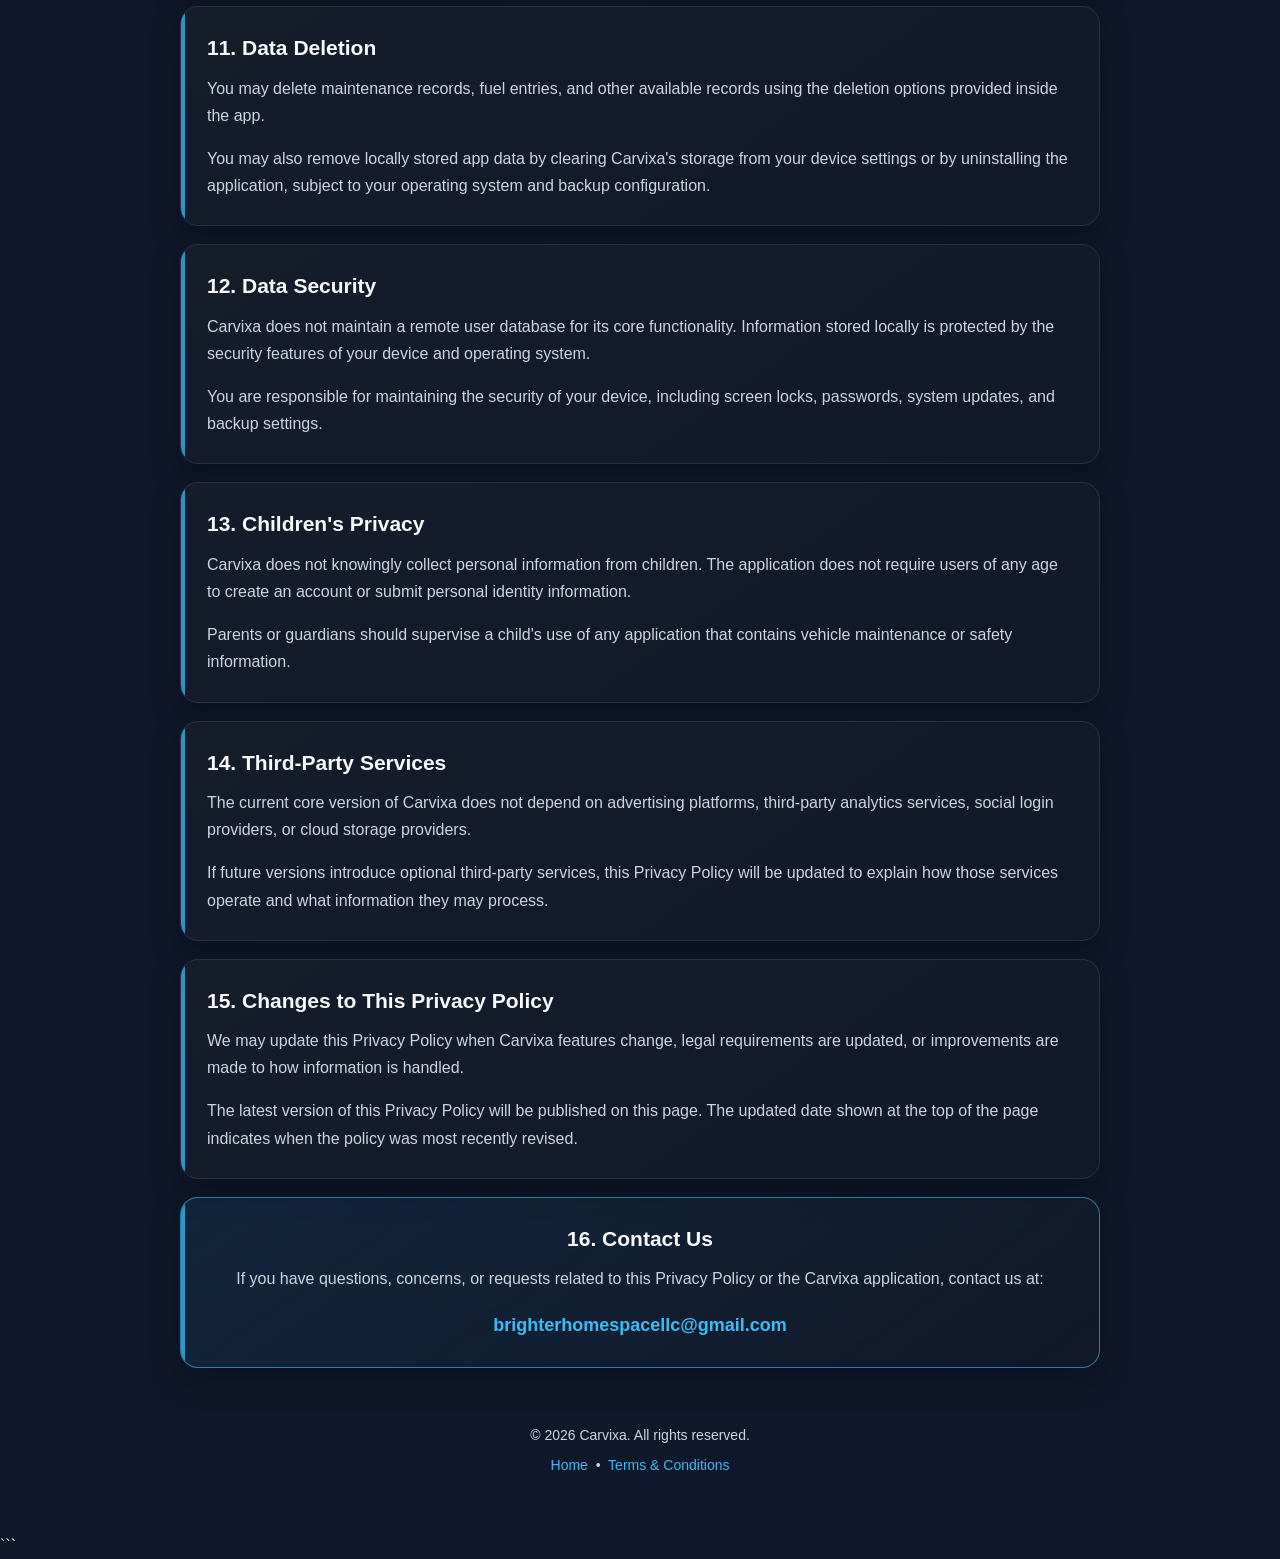
==== commit ac4c8e7d: "c" ====
--- a/docs/privacy-policy.html
+++ b/docs/privacy-policy.html
@@ -1,4 +1,4 @@
-```html
+
 <!doctype html>
 <html lang="en">
 <head>
--- a/docs/styles.css
+++ b/docs/styles.css
@@ -1 +1,319 @@
-body{margin:0;font-family:Arial,sans-serif;background:#0f172a;color:#f8fafc;line-height:1.7}.container{width:min(920px,calc(100% - 32px));margin:auto}header{text-align:center;padding:64px 0 30px}.card{background:#111827;border:1px solid #263244;border-radius:18px;padding:24px;margin-bottom:18px}p,li{color:#cbd5e1}nav{display:flex;gap:12px;justify-content:center;flex-wrap:wrap;margin-top:24px}a{color:#38bdf8;text-decoration:none}.button{padding:11px 16px;border:1px solid #38bdf8;border-radius:10px}footer{text-align:center;color:#cbd5e1;padding:28px 0 48px;font-size:14px}+:root {
+  --background: #0f172a;
+  --surface: #111827;
+  --surface-light: #172033;
+  --border: #263244;
+  --border-hover: #334155;
+  --text: #f8fafc;
+  --muted: #cbd5e1;
+  --accent: #38bdf8;
+  --accent-dark: #0284c7;
+  --accent-soft: rgba(56, 189, 248, 0.12);
+  --shadow: rgba(0, 0, 0, 0.25);
+}
+
+* {
+  box-sizing: border-box;
+}
+
+html {
+  scroll-behavior: smooth;
+}
+
+body {
+  margin: 0;
+  min-height: 100vh;
+  font-family: Arial, Helvetica, sans-serif;
+  background:
+    radial-gradient(
+      circle at top,
+      rgba(56, 189, 248, 0.08),
+      transparent 35%
+    ),
+    var(--background);
+  color: var(--text);
+  line-height: 1.7;
+  -webkit-font-smoothing: antialiased;
+}
+
+.container {
+  width: min(920px, calc(100% - 32px));
+  margin: 0 auto;
+}
+
+header {
+  text-align: center;
+  padding: 64px 0 34px;
+}
+
+.legal-header {
+  max-width: 780px;
+  margin: 0 auto;
+}
+
+.brand-badge {
+  display: inline-block;
+  margin-bottom: 16px;
+  padding: 7px 15px;
+  border: 1px solid var(--accent);
+  border-radius: 999px;
+  background: var(--accent-soft);
+  color: var(--accent);
+  font-size: 13px;
+  font-weight: 700;
+  letter-spacing: 2px;
+}
+
+h1 {
+  margin: 0;
+  font-size: clamp(34px, 6vw, 54px);
+  line-height: 1.15;
+  letter-spacing: -1.5px;
+}
+
+h2 {
+  margin: 0 0 12px;
+  color: var(--text);
+  font-size: 21px;
+  line-height: 1.4;
+}
+
+p {
+  margin-top: 0;
+}
+
+p,
+li {
+  color: var(--muted);
+}
+
+.tagline {
+  max-width: 650px;
+  margin: 14px auto 0;
+  font-size: 17px;
+}
+
+.last-updated {
+  margin: 10px 0 0;
+  color: #94a3b8;
+  font-size: 14px;
+}
+
+main {
+  padding-top: 8px;
+}
+
+.card {
+  position: relative;
+  overflow: hidden;
+  margin-bottom: 18px;
+  padding: 26px;
+  border: 1px solid var(--border);
+  border-radius: 18px;
+  background:
+    linear-gradient(
+      145deg,
+      rgba(255, 255, 255, 0.015),
+      rgba(255, 255, 255, 0)
+    ),
+    var(--surface);
+  box-shadow: 0 12px 30px var(--shadow);
+  transition:
+    transform 0.2s ease,
+    border-color 0.2s ease,
+    box-shadow 0.2s ease;
+}
+
+.card::before {
+  position: absolute;
+  top: 0;
+  left: 0;
+  width: 4px;
+  height: 100%;
+  background: var(--accent);
+  content: "";
+  opacity: 0.75;
+}
+
+.card:hover {
+  transform: translateY(-2px);
+  border-color: var(--border-hover);
+  box-shadow: 0 16px 36px rgba(0, 0, 0, 0.32);
+}
+
+.card p:last-child,
+.card ul:last-child {
+  margin-bottom: 0;
+}
+
+ul {
+  margin: 14px 0;
+  padding-left: 24px;
+}
+
+li {
+  margin-bottom: 8px;
+  padding-left: 3px;
+}
+
+li::marker {
+  color: var(--accent);
+}
+
+nav {
+  display: flex;
+  flex-wrap: wrap;
+  gap: 12px;
+  justify-content: center;
+  margin-top: 26px;
+}
+
+a {
+  color: var(--accent);
+  text-decoration: none;
+  transition:
+    color 0.2s ease,
+    opacity 0.2s ease;
+}
+
+a:hover {
+  color: #7dd3fc;
+}
+
+.button {
+  display: inline-flex;
+  min-height: 46px;
+  align-items: center;
+  justify-content: center;
+  padding: 10px 17px;
+  border: 1px solid var(--accent);
+  border-radius: 11px;
+  background: var(--accent-soft);
+  color: var(--accent);
+  font-size: 14px;
+  font-weight: 700;
+  transition:
+    background 0.2s ease,
+    color 0.2s ease,
+    transform 0.2s ease,
+    border-color 0.2s ease;
+}
+
+.button:hover {
+  transform: translateY(-1px);
+  border-color: #7dd3fc;
+  background: var(--accent);
+  color: #082f49;
+}
+
+.secondary-button {
+  border-color: var(--border-hover);
+  background: var(--surface-light);
+  color: var(--text);
+}
+
+.secondary-button:hover {
+  border-color: var(--accent);
+  background: var(--accent-soft);
+  color: var(--accent);
+}
+
+.contact-card {
+  text-align: center;
+  border-color: rgba(56, 189, 248, 0.6);
+  background:
+    linear-gradient(
+      145deg,
+      rgba(56, 189, 248, 0.09),
+      rgba(17, 24, 39, 0.95)
+    );
+}
+
+.contact-email {
+  margin-top: 18px;
+  font-size: 18px;
+  font-weight: 700;
+  word-break: break-word;
+}
+
+footer {
+  padding: 32px 0 48px;
+  text-align: center;
+  color: var(--muted);
+  font-size: 14px;
+}
+
+footer p {
+  margin: 6px 0;
+}
+
+footer a {
+  color: var(--accent);
+}
+
+::selection {
+  background: var(--accent);
+  color: #082f49;
+}
+
+@media (max-width: 700px) {
+  .container {
+    width: min(100% - 24px, 920px);
+  }
+
+  header {
+    padding: 44px 0 26px;
+  }
+
+  h1 {
+    font-size: 38px;
+  }
+
+  .tagline {
+    font-size: 15px;
+  }
+
+  .card {
+    padding: 21px;
+    border-radius: 15px;
+  }
+
+  .card h2 {
+    font-size: 19px;
+  }
+
+  nav {
+    flex-direction: column;
+  }
+
+  .button {
+    width: 100%;
+  }
+}
+
+@media (max-width: 420px) {
+  .container {
+    width: min(100% - 18px, 920px);
+  }
+
+  header {
+    padding-top: 34px;
+  }
+
+  h1 {
+    font-size: 33px;
+  }
+
+  .card {
+    padding: 18px;
+  }
+
+  p,
+  li {
+    font-size: 15px;
+  }
+
+  .contact-email {
+    font-size: 16px;
+  }
+}
